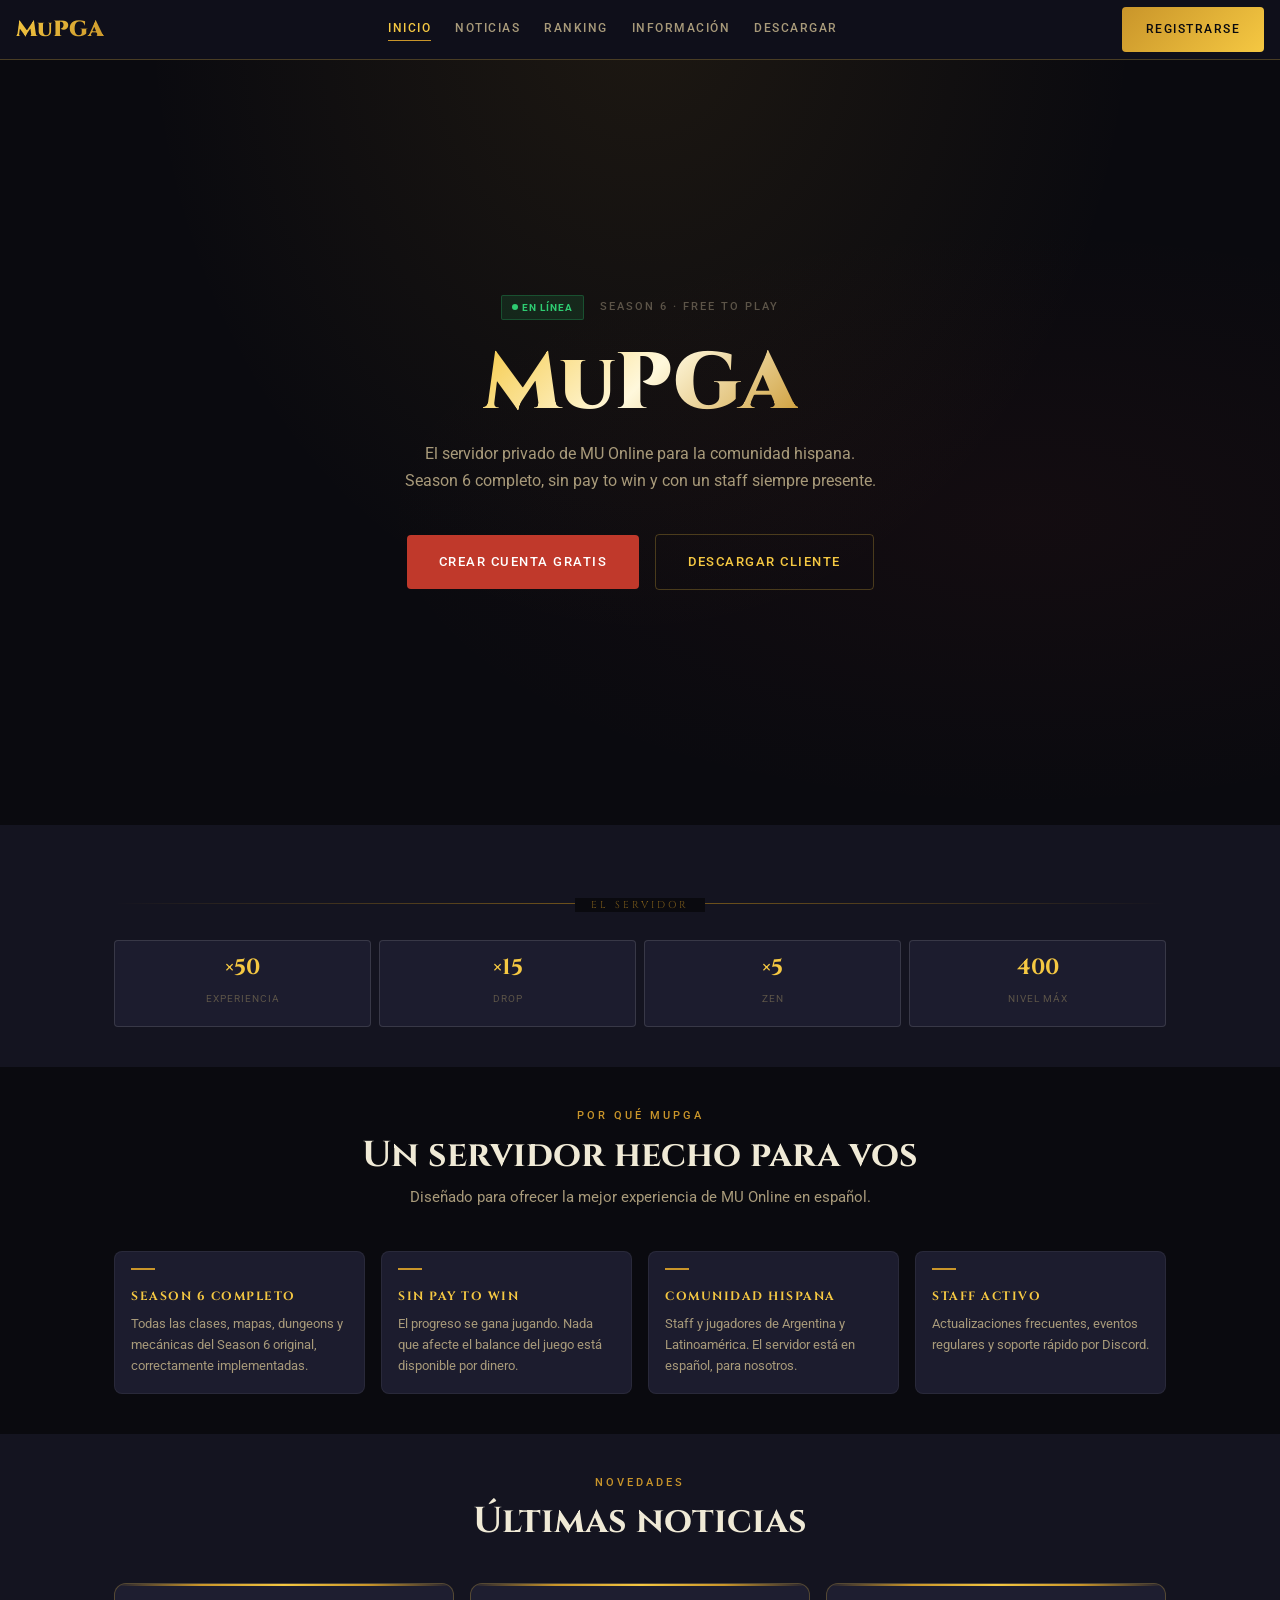
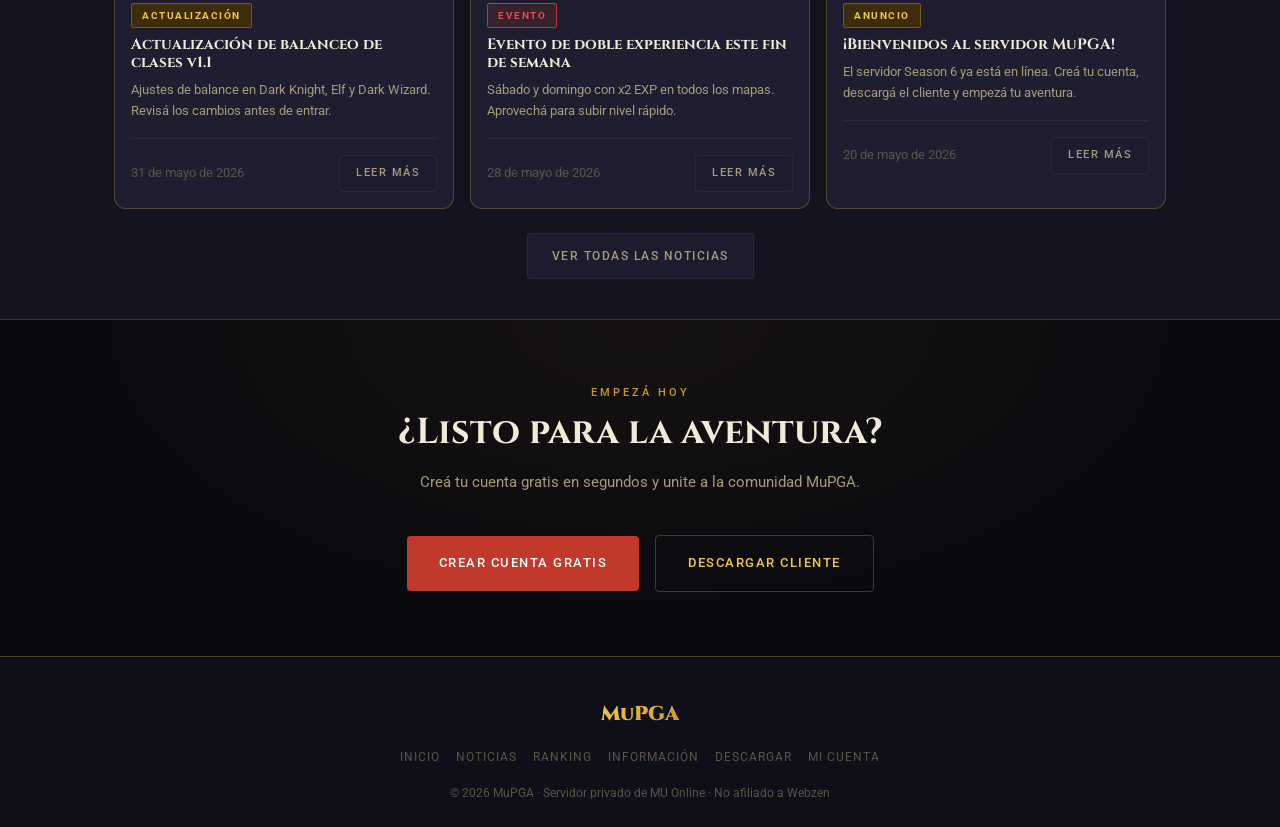
==== index.html @ 61dafb45 "Se agrega el primer versionado beta de codigo claude" ====
<!DOCTYPE html>
<html lang="es">
<head>
  <meta charset="UTF-8">
  <meta name="viewport" content="width=device-width, initial-scale=1.0">
  <title>MuPGA — Servidor MU Online Season 6</title>
  <meta name="description" content="MuPGA es el servidor privado de MU Online Season 6 para la comunidad hispana. Free to play, sin pay to win. ¡Creá tu cuenta y empezá hoy!">
  <link rel="stylesheet" href="css/mupga-design.css">
  <style>
    /* ── Hero ─────────────────────────────────────────────────── */
    .hero {
      min-height: 85vh;
      display: flex;
      align-items: center;
      justify-content: center;
      text-align: center;
      padding: var(--space-2xl) var(--space-md);
      position: relative;
      background:
        radial-gradient(ellipse at 50% -10%, rgba(201, 149, 42, 0.10) 0%, transparent 55%),
        radial-gradient(ellipse at 80% 60%,  rgba(192, 57, 43, 0.05)  0%, transparent 45%),
        var(--bg-void);
      overflow: hidden;
    }

    .hero-content {
      position: relative;
      z-index: 1;
      max-width: 640px;
    }

    .hero-lead {
      display: flex;
      align-items: center;
      justify-content: center;
      gap: var(--space-md);
      margin-bottom: var(--space-lg);
      flex-wrap: wrap;
    }

    .hero-season {
      font-size: 11px;
      font-weight: 500;
      letter-spacing: 2px;
      text-transform: uppercase;
      color: var(--text-muted);
    }

    .hero h1 {
      font-size: clamp(48px, 12vw, 80px);
      font-weight: 900;
      line-height: 1;
      margin-bottom: var(--space-md);
    }

    .hero-subtitle {
      font-size: clamp(14px, 2.5vw, 16px);
      color: var(--text-secondary);
      max-width: 480px;
      margin: 0 auto var(--space-xl);
      line-height: 1.7;
    }

    .hero-actions {
      display: flex;
      flex-direction: column;
      gap: var(--space-md);
      align-items: center;
    }

    /* ── Features ─────────────────────────────────────────────── */
    .features-grid {
      display: grid;
      grid-template-columns: 1fr 1fr;
      gap: var(--space-md);
    }

    .feature-rule {
      display: block;
      width: 24px;
      height: 2px;
      background: var(--gold-mid);
      margin-bottom: var(--space-md);
    }

    .feature-title {
      font-family: var(--font-display);
      font-size: 12px;
      font-weight: 700;
      color: var(--gold-bright);
      text-transform: uppercase;
      letter-spacing: 1.5px;
      margin-bottom: var(--space-sm);
    }

    .feature-desc {
      font-size: 13px;
      color: var(--text-secondary);
      line-height: 1.6;
    }

    /* ── Noticias ─────────────────────────────────────────────── */
    .noticias-grid {
      display: grid;
      grid-template-columns: 1fr;
      gap: var(--space-md);
    }

    /* ── CTA final ────────────────────────────────────────────── */
    .cta-section {
      padding: var(--space-2xl) var(--space-md);
      text-align: center;
      border-top: 1px solid var(--border-gold);
      background: radial-gradient(ellipse at 50% 0%, rgba(201, 149, 42, 0.06) 0%, transparent 60%);
    }

    .cta-section h2 {
      margin-bottom: var(--space-md);
    }

    .cta-section p {
      font-size: 15px;
      color: var(--text-secondary);
      margin-bottom: var(--space-xl);
    }

    .cta-actions {
      display: flex;
      flex-direction: column;
      gap: var(--space-md);
      align-items: center;
    }

    /* ── Responsive ───────────────────────────────────────────── */
    @media (min-width: 640px) {
      .hero-actions,
      .cta-actions {
        flex-direction: row;
        justify-content: center;
      }

      .features-grid {
        grid-template-columns: repeat(2, 1fr);
      }
    }

    @media (min-width: 1024px) {
      .features-grid {
        grid-template-columns: repeat(4, 1fr);
      }

      .noticias-grid {
        grid-template-columns: repeat(3, 1fr);
      }
    }
  </style>
</head>
<body>

  <!-- NAVBAR -->
  <nav class="navbar">
    <a href="index.html" class="navbar-logo">MuPGA</a>
    <div class="navbar-links">
      <a href="index.html">Inicio</a>
      <a href="noticias.html">Noticias</a>
      <a href="ranking.html">Ranking</a>
      <a href="info.html">Información</a>
      <a href="descargar.html">Descargar</a>
    </div>
    <a href="https://mupga.com.ar/register" class="btn btn-primary navbar-cta" target="_blank" rel="noopener">Registrarse</a>
    <button class="navbar-hamburger" id="hamburgerBtn" aria-label="Menú" aria-expanded="false">
      <span></span><span></span><span></span>
    </button>
  </nav>

  <div class="navbar-mobile-menu" id="mobileMenu">
    <a href="index.html">Inicio</a>
    <a href="noticias.html">Noticias</a>
    <a href="ranking.html">Ranking</a>
    <a href="info.html">Información</a>
    <a href="descargar.html">Descargar</a>
    <a href="https://mupga.com.ar/register" class="btn btn-primary w-full" target="_blank" rel="noopener">Registrarse</a>
  </div>

  <main>

    <!-- HERO -->
    <section class="hero">
      <div class="hero-content">
        <div class="hero-lead">
          <span class="badge badge-online">En línea</span>
          <span class="hero-season">Season 6 · Free to Play</span>
        </div>
        <h1><span class="text-gold">MuPGA</span></h1>
        <p class="hero-subtitle">
          El servidor privado de MU Online para la comunidad hispana.
          Season 6 completo, sin pay to win y con un staff siempre presente.
        </p>
        <div class="hero-actions">
          <a href="https://mupga.com.ar/register" class="btn btn-danger btn-lg" target="_blank" rel="noopener">Crear cuenta gratis</a>
          <a href="descargar.html" class="btn btn-secondary btn-lg">Descargar cliente</a>
        </div>
      </div>
    </section>

    <!-- STATS DEL SERVIDOR -->
    <section class="section section-alt">
      <div class="container">
        <div class="divider"><span>El servidor</span></div>
        <div class="stats-grid mt-md">
          <div class="stat-pill">
            <span class="stat-value">×50</span>
            <span class="stat-label">Experiencia</span>
          </div>
          <div class="stat-pill">
            <span class="stat-value">×15</span>
            <span class="stat-label">Drop</span>
          </div>
          <div class="stat-pill">
            <span class="stat-value">×5</span>
            <span class="stat-label">Zen</span>
          </div>
          <div class="stat-pill">
            <span class="stat-value">400</span>
            <span class="stat-label">Nivel máx</span>
          </div>
        </div>
      </div>
    </section>

    <!-- CARACTERÍSTICAS -->
    <section class="section">
      <div class="container">
        <div class="section-header">
          <span class="section-eyebrow">Por qué MuPGA</span>
          <h2>Un servidor hecho para vos</h2>
          <p>Diseñado para ofrecer la mejor experiencia de MU Online en español.</p>
        </div>
        <div class="features-grid">
          <div class="card-subtle">
            <span class="feature-rule"></span>
            <div class="feature-title">Season 6 completo</div>
            <p class="feature-desc">Todas las clases, mapas, dungeons y mecánicas del Season 6 original, correctamente implementadas.</p>
          </div>
          <div class="card-subtle">
            <span class="feature-rule"></span>
            <div class="feature-title">Sin Pay to Win</div>
            <p class="feature-desc">El progreso se gana jugando. Nada que afecte el balance del juego está disponible por dinero.</p>
          </div>
          <div class="card-subtle">
            <span class="feature-rule"></span>
            <div class="feature-title">Comunidad hispana</div>
            <p class="feature-desc">Staff y jugadores de Argentina y Latinoamérica. El servidor está en español, para nosotros.</p>
          </div>
          <div class="card-subtle">
            <span class="feature-rule"></span>
            <div class="feature-title">Staff activo</div>
            <p class="feature-desc">Actualizaciones frecuentes, eventos regulares y soporte rápido por Discord.</p>
          </div>
        </div>
      </div>
    </section>

    <!-- ÚLTIMAS NOTICIAS -->
    <section class="section section-alt">
      <div class="container">
        <div class="section-header">
          <span class="section-eyebrow">Novedades</span>
          <h2>Últimas noticias</h2>
        </div>
        <div class="noticias-grid" id="noticiasHome"></div>
        <div class="text-center mt-lg">
          <a href="noticias.html" class="btn btn-ghost">Ver todas las noticias</a>
        </div>
      </div>
    </section>

    <!-- CTA FINAL -->
    <section class="cta-section">
      <div class="container">
        <span class="section-eyebrow">Empezá hoy</span>
        <h2>¿Listo para la aventura?</h2>
        <p>Creá tu cuenta gratis en segundos y unite a la comunidad MuPGA.</p>
        <div class="cta-actions">
          <a href="https://mupga.com.ar/register" class="btn btn-danger btn-lg" target="_blank" rel="noopener">Crear cuenta gratis</a>
          <a href="descargar.html" class="btn btn-secondary btn-lg">Descargar cliente</a>
        </div>
      </div>
    </section>

  </main>

  <!-- FOOTER -->
  <footer class="footer">
    <div class="footer-logo">MuPGA</div>
    <nav class="footer-links">
      <a href="index.html">Inicio</a>
      <a href="noticias.html">Noticias</a>
      <a href="ranking.html">Ranking</a>
      <a href="info.html">Información</a>
      <a href="descargar.html">Descargar</a>
      <a href="https://mupga.com.ar/user" target="_blank" rel="noopener">Mi cuenta</a>
    </nav>
    <p class="footer-copy">© 2026 MuPGA &middot; Servidor privado de MU Online &middot; No afiliado a Webzen</p>
  </footer>

  <script src="js/main.js"></script>
  <script>
    (function () {
      fetch('data/noticias.json')
        .then(function (r) { return r.json(); })
        .then(function (noticias) {
          var container = document.getElementById('noticiasHome');
          if (!container) return;

          var ultimas = noticias.slice().reverse().slice(0, 3);

          ultimas.forEach(function (n) {
            var fecha = new Date(n.fecha + 'T00:00:00');
            var fechaStr = fecha.toLocaleDateString('es-AR', { day: 'numeric', month: 'long', year: 'numeric' });

            var art = document.createElement('article');
            art.className = 'card';
            art.innerHTML =
              '<span class="card-tag' + (n.tag_tipo === 'red' ? ' red' : '') + '">' + n.tag + '</span>' +
              '<h3 class="card-title">' + n.titulo + '</h3>' +
              '<p class="card-body">' + n.resumen + '</p>' +
              '<div class="card-footer">' +
                '<span class="text-muted text-sm">' + fechaStr + '</span>' +
                '<a href="noticia.html?id=' + n.id + '" class="btn btn-ghost btn-sm">Leer más</a>' +
              '</div>';

            container.appendChild(art);
          });
        })
        .catch(function () {
          var c = document.getElementById('noticiasHome');
          if (c) c.innerHTML = '<p class="text-secondary text-center">Las noticias no están disponibles en este momento.</p>';
        });
    }());
  </script>

</body>
</html>
---- css/mupga-design.css ----
/* =============================================================
   MUPGA DESIGN SYSTEM — v1.0
   Dark Fantasy · Cinzel + Roboto · Mobile-First
   No modificar las variables sin consenso con el equipo.
   ============================================================= */

/* ── Google Fonts ─────────────────────────────────────────── */
@import url('https://fonts.googleapis.com/css2?family=Cinzel:wght@700;900&family=Roboto:wght@300;400;500;700&display=swap');

/* ── Variables globales ───────────────────────────────────── */
:root {
  /* Fondos */
  --bg-void:      #0a0a0f;   /* Fondo más oscuro — página */
  --bg-deep:      #0f0f1a;   /* Navbar, footer */
  --bg-surface:   #141420;   /* Secciones alternadas */
  --bg-raised:    #1c1c2e;   /* Elementos elevados */
  --bg-card:      #1e1e30;   /* Cards, panels */

  /* Dorados */
  --gold-bright:  #f5c842;   /* Títulos, íconos activos */
  --gold-mid:     #c9952a;   /* Bordes, hover, acentos */
  --gold-dark:    #7a5a1a;   /* Bordes sutiles */
  --gold-dim:     #3d2d0d;   /* Background de tags */

  /* Rojo */
  --red-accent:   #c0392b;   /* Botón CTA, alertas */
  --red-bright:   #e74c3c;   /* Hover del rojo */
  --red-glow:     rgba(192, 57, 43, 0.15);

  /* Bordes */
  --border-gold:  rgba(245, 200, 66, 0.25);
  --border-subtle: rgba(255, 255, 255, 0.06);
  --border-mid:   rgba(255, 255, 255, 0.12);

  /* Texto */
  --text-primary:   #f0ead6;  /* Texto principal */
  --text-secondary: #a89a7a;  /* Texto secundario */
  --text-muted:     #5c5448;  /* Texto desactivado / labels */

  /* Tipografía */
  --font-display: 'Cinzel', serif;
  --font-body:    'Roboto', sans-serif;

  /* Espaciado base */
  --space-xs:  4px;
  --space-sm:  8px;
  --space-md:  16px;
  --space-lg:  24px;
  --space-xl:  40px;
  --space-2xl: 64px;

  /* Bordes redondeados */
  --radius-sm: 4px;
  --radius-md: 8px;
  --radius-lg: 12px;
  --radius-xl: 20px;

  /* Transiciones */
  --transition: 0.2s ease;
  --transition-slow: 0.4s ease;

  /* Sombras */
  --shadow-gold: 0 0 20px rgba(201, 149, 42, 0.15);
  --shadow-card: 0 4px 24px rgba(0, 0, 0, 0.4);
}

/* ── Reset y base ─────────────────────────────────────────── */
*, *::before, *::after {
  box-sizing: border-box;
  margin: 0;
  padding: 0;
}

html {
  font-size: 16px;
  scroll-behavior: smooth;
  -webkit-text-size-adjust: 100%;
}

body {
  background-color: var(--bg-void);
  color: var(--text-primary);
  font-family: var(--font-body);
  font-weight: 400;
  line-height: 1.7;
  min-height: 100vh;
  overflow-x: hidden;
}

img, video {
  max-width: 100%;
  display: block;
}

a {
  color: var(--gold-mid);
  text-decoration: none;
  transition: color var(--transition);
}

a:hover {
  color: var(--gold-bright);
}

ul, ol {
  list-style: none;
}

/* ── Tipografía ───────────────────────────────────────────── */
h1, h2, h3, h4, h5, h6 {
  font-family: var(--font-display);
  font-weight: 700;
  line-height: 1.2;
  color: var(--text-primary);
}

h1 { font-size: clamp(28px, 6vw, 52px); font-weight: 900; }
h2 { font-size: clamp(22px, 4vw, 36px); }
h3 { font-size: clamp(18px, 3vw, 24px); }
h4 { font-size: 18px; }
h5 { font-size: 16px; }
h6 { font-size: 14px; }

.text-gold {
  background: linear-gradient(135deg, var(--gold-bright) 0%, #fff8dc 50%, var(--gold-mid) 100%);
  -webkit-background-clip: text;
  -webkit-text-fill-color: transparent;
  background-clip: text;
}

.text-secondary { color: var(--text-secondary); }
.text-muted     { color: var(--text-muted); }
.text-red       { color: var(--red-accent); }

.text-sm  { font-size: 13px; }
.text-xs  { font-size: 11px; }
.text-lg  { font-size: 18px; }

.uppercase {
  text-transform: uppercase;
  letter-spacing: 1.5px;
  font-size: 11px;
  font-weight: 500;
}

/* ── Layout ───────────────────────────────────────────────── */
.container {
  width: 100%;
  max-width: 1100px;
  margin: 0 auto;
  padding: 0 var(--space-md);
}

.section {
  padding: var(--space-xl) 0;
}

.section-alt {
  background: var(--bg-surface);
}

/* ── Navbar ───────────────────────────────────────────────── */
.navbar {
  position: sticky;
  top: 0;
  z-index: 100;
  background: var(--bg-deep);
  border-bottom: 1px solid var(--border-gold);
  padding: 0 var(--space-md);
  height: 60px;
  display: flex;
  align-items: center;
  justify-content: space-between;
}

.navbar-logo {
  font-family: var(--font-display);
  font-size: 22px;
  font-weight: 900;
  background: linear-gradient(135deg, var(--gold-bright), var(--gold-mid));
  -webkit-background-clip: text;
  -webkit-text-fill-color: transparent;
  background-clip: text;
  text-decoration: none;
}

.navbar-links {
  display: none;
  gap: var(--space-lg);
  align-items: center;
}

.navbar-links a {
  font-size: 12px;
  font-weight: 500;
  letter-spacing: 1.5px;
  text-transform: uppercase;
  color: var(--text-secondary);
  transition: color var(--transition);
  position: relative;
  padding-bottom: 2px;
}

.navbar-links a::after {
  content: '';
  position: absolute;
  bottom: 0; left: 0;
  width: 0; height: 1px;
  background: var(--gold-mid);
  transition: width var(--transition);
}

.navbar-links a:hover,
.navbar-links a.active {
  color: var(--gold-bright);
}

.navbar-links a:hover::after,
.navbar-links a.active::after {
  width: 100%;
}

.navbar-cta {
  display: none;
}

/* Hamburger */
.navbar-hamburger {
  display: flex;
  flex-direction: column;
  gap: 5px;
  cursor: pointer;
  padding: var(--space-sm);
  background: none;
  border: none;
}

.navbar-hamburger span {
  display: block;
  width: 24px;
  height: 2px;
  background: var(--gold-mid);
  border-radius: 2px;
  transition: all var(--transition);
}

.navbar-hamburger.open span:nth-child(1) {
  transform: translateY(7px) rotate(45deg);
}
.navbar-hamburger.open span:nth-child(2) {
  opacity: 0;
}
.navbar-hamburger.open span:nth-child(3) {
  transform: translateY(-7px) rotate(-45deg);
}

/* Menú mobile */
.navbar-mobile-menu {
  position: fixed;
  top: 60px; left: 0; right: 0;
  background: var(--bg-deep);
  border-bottom: 1px solid var(--border-gold);
  padding: var(--space-lg) var(--space-md);
  display: flex;
  flex-direction: column;
  gap: var(--space-md);
  transform: translateY(-110%);
  transition: transform var(--transition-slow);
  z-index: 99;
}

.navbar-mobile-menu.open {
  transform: translateY(0);
}

.navbar-mobile-menu a {
  font-size: 14px;
  font-weight: 500;
  letter-spacing: 1px;
  text-transform: uppercase;
  color: var(--text-secondary);
  padding: var(--space-sm) 0;
  border-bottom: 1px solid var(--border-subtle);
}

.navbar-mobile-menu a:hover,
.navbar-mobile-menu a.active {
  color: var(--gold-bright);
}

/* ── Botones ──────────────────────────────────────────────── */
.btn {
  display: inline-flex;
  align-items: center;
  justify-content: center;
  gap: var(--space-sm);
  font-family: var(--font-body);
  font-size: 12px;
  font-weight: 500;
  letter-spacing: 1.5px;
  text-transform: uppercase;
  padding: 12px 24px;
  border-radius: var(--radius-sm);
  border: none;
  cursor: pointer;
  text-decoration: none;
  transition: all var(--transition);
  white-space: nowrap;
  -webkit-tap-highlight-color: transparent;
}

.btn-primary {
  background: linear-gradient(135deg, var(--gold-mid) 0%, var(--gold-bright) 100%);
  color: var(--bg-void);
}

.btn-primary:hover {
  background: linear-gradient(135deg, var(--gold-bright) 0%, #fff0a0 100%);
  color: var(--bg-void);
  transform: translateY(-1px);
  box-shadow: var(--shadow-gold);
}

.btn-secondary {
  background: transparent;
  color: var(--gold-bright);
  border: 1px solid var(--border-gold);
}

.btn-secondary:hover {
  background: var(--gold-dim);
  color: var(--gold-bright);
  border-color: var(--gold-mid);
}

.btn-danger {
  background: var(--red-accent);
  color: #fff;
}

.btn-danger:hover {
  background: var(--red-bright);
  color: #fff;
  transform: translateY(-1px);
}

.btn-ghost {
  background: var(--bg-raised);
  color: var(--text-secondary);
  border: 1px solid var(--border-subtle);
}

.btn-ghost:hover {
  background: var(--bg-card);
  color: var(--text-primary);
  border-color: var(--border-mid);
}

.btn-lg {
  font-size: 13px;
  padding: 16px 32px;
}

.btn-sm {
  font-size: 11px;
  padding: 8px 16px;
}

/* ── Cards ────────────────────────────────────────────────── */
.card {
  background: var(--bg-card);
  border: 1px solid var(--border-gold);
  border-radius: var(--radius-lg);
  padding: var(--space-md);
  position: relative;
  overflow: hidden;
  transition: transform var(--transition), box-shadow var(--transition);
}

.card::before {
  content: '';
  position: absolute;
  top: 0; left: 0; right: 0;
  height: 2px;
  background: linear-gradient(90deg, transparent, var(--gold-mid), var(--gold-bright), var(--gold-mid), transparent);
}

.card:hover {
  transform: translateY(-2px);
  box-shadow: var(--shadow-card);
}

.card-subtle {
  background: var(--bg-raised);
  border: 1px solid var(--border-subtle);
  border-radius: var(--radius-md);
  padding: var(--space-md);
}

.card-tag {
  display: inline-block;
  font-size: 10px;
  font-weight: 700;
  letter-spacing: 1.5px;
  text-transform: uppercase;
  color: var(--gold-bright);
  background: var(--gold-dim);
  border: 1px solid var(--gold-dark);
  padding: 3px 10px;
  border-radius: 2px;
  margin-bottom: var(--space-sm);
}

.card-tag.red {
  color: var(--red-bright);
  background: rgba(192, 57, 43, 0.15);
  border-color: var(--red-accent);
}

.card-title {
  font-family: var(--font-display);
  font-size: 15px;
  font-weight: 700;
  color: var(--text-primary);
  margin-bottom: var(--space-sm);
}

.card-body {
  font-size: 13px;
  color: var(--text-secondary);
  line-height: 1.6;
}

.card-footer {
  margin-top: var(--space-md);
  padding-top: var(--space-md);
  border-top: 1px solid var(--border-subtle);
  font-size: 12px;
  color: var(--text-muted);
  display: flex;
  justify-content: space-between;
  align-items: center;
}

/* ── Stats / Pills ────────────────────────────────────────── */
.stats-grid {
  display: grid;
  grid-template-columns: repeat(2, 1fr);
  gap: var(--space-sm);
}

.stat-pill {
  background: var(--bg-raised);
  border: 1px solid var(--border-mid);
  border-radius: var(--radius-sm);
  padding: var(--space-md) var(--space-sm);
  text-align: center;
}

.stat-value {
  font-family: var(--font-display);
  font-size: 22px;
  font-weight: 700;
  color: var(--gold-bright);
  display: block;
  line-height: 1;
  margin-bottom: 4px;
}

.stat-label {
  font-size: 10px;
  color: var(--text-muted);
  text-transform: uppercase;
  letter-spacing: 1px;
}

/* ── Formularios ──────────────────────────────────────────── */
.form-group {
  display: flex;
  flex-direction: column;
  gap: var(--space-xs);
  margin-bottom: var(--space-md);
}

.form-label {
  font-size: 11px;
  font-weight: 500;
  letter-spacing: 1px;
  text-transform: uppercase;
  color: var(--text-muted);
}

.form-input,
.form-select,
.form-textarea {
  width: 100%;
  background: var(--bg-surface);
  border: 1px solid var(--border-mid);
  border-radius: var(--radius-sm);
  color: var(--text-primary);
  font-family: var(--font-body);
  font-size: 14px;
  padding: 12px var(--space-md);
  outline: none;
  transition: border-color var(--transition);
  -webkit-appearance: none;
}

.form-input::placeholder,
.form-textarea::placeholder {
  color: var(--text-muted);
}

.form-input:focus,
.form-select:focus,
.form-textarea:focus {
  border-color: var(--gold-mid);
  box-shadow: 0 0 0 3px rgba(201, 149, 42, 0.1);
}

.form-input.error {
  border-color: var(--red-accent);
}

.form-error {
  font-size: 12px;
  color: var(--red-bright);
}

/* ── Dividers decorativos ─────────────────────────────────── */
.divider {
  text-align: center;
  position: relative;
  margin: var(--space-lg) 0;
}

.divider::before {
  content: '';
  position: absolute;
  top: 50%; left: 0; right: 0;
  height: 1px;
  background: linear-gradient(90deg, transparent, var(--gold-dark), transparent);
}

.divider span {
  position: relative;
  background: var(--bg-void);
  padding: 0 var(--space-md);
  font-size: 10px;
  color: var(--gold-dark);
  letter-spacing: 3px;
  text-transform: uppercase;
  font-family: var(--font-display);
}

/* ── Section headers ──────────────────────────────────────── */
.section-header {
  text-align: center;
  margin-bottom: var(--space-xl);
}

.section-header h2 {
  margin-bottom: var(--space-sm);
}

.section-header p {
  color: var(--text-secondary);
  font-size: 15px;
  max-width: 500px;
  margin: 0 auto;
}

.section-eyebrow {
  font-size: 11px;
  font-weight: 500;
  letter-spacing: 3px;
  text-transform: uppercase;
  color: var(--gold-mid);
  margin-bottom: var(--space-sm);
  display: block;
}

/* ── Badge / Status ───────────────────────────────────────── */
.badge {
  display: inline-flex;
  align-items: center;
  gap: 4px;
  font-size: 10px;
  font-weight: 700;
  letter-spacing: 1px;
  text-transform: uppercase;
  padding: 3px 10px;
  border-radius: 2px;
}

.badge-online {
  background: rgba(39, 174, 96, 0.15);
  color: #2ecc71;
  border: 1px solid rgba(39, 174, 96, 0.3);
}

.badge-online::before {
  content: '';
  width: 6px; height: 6px;
  border-radius: 50%;
  background: #2ecc71;
  animation: pulse-green 2s infinite;
}

.badge-offline {
  background: rgba(192, 57, 43, 0.15);
  color: var(--red-bright);
  border: 1px solid rgba(192, 57, 43, 0.3);
}

@keyframes pulse-green {
  0%, 100% { opacity: 1; }
  50%       { opacity: 0.4; }
}

/* ── Footer ───────────────────────────────────────────────── */
.footer {
  background: var(--bg-deep);
  border-top: 1px solid var(--border-gold);
  padding: var(--space-xl) var(--space-md) var(--space-lg);
  text-align: center;
}

.footer-logo {
  font-family: var(--font-display);
  font-size: 20px;
  font-weight: 900;
  background: linear-gradient(135deg, var(--gold-bright), var(--gold-mid));
  -webkit-background-clip: text;
  -webkit-text-fill-color: transparent;
  background-clip: text;
  margin-bottom: var(--space-md);
  display: inline-block;
}

.footer-links {
  display: flex;
  flex-wrap: wrap;
  justify-content: center;
  gap: var(--space-md);
  margin-bottom: var(--space-md);
}

.footer-links a {
  font-size: 12px;
  letter-spacing: 1px;
  text-transform: uppercase;
  color: var(--text-muted);
}

.footer-links a:hover {
  color: var(--gold-mid);
}

.footer-copy {
  font-size: 12px;
  color: var(--text-muted);
}

/* ── Utilidades ───────────────────────────────────────────── */
.text-center { text-align: center; }
.text-right  { text-align: right; }
.flex        { display: flex; }
.flex-center { display: flex; align-items: center; justify-content: center; }
.gap-sm      { gap: var(--space-sm); }
.gap-md      { gap: var(--space-md); }
.mt-sm       { margin-top: var(--space-sm); }
.mt-md       { margin-top: var(--space-md); }
.mt-lg       { margin-top: var(--space-lg); }
.mb-md       { margin-bottom: var(--space-md); }
.mb-lg       { margin-bottom: var(--space-lg); }
.w-full      { width: 100%; }
.hidden      { display: none; }

/* ── Responsive — Tablet (≥ 640px) ───────────────────────── */
@media (min-width: 640px) {
  .stats-grid {
    grid-template-columns: repeat(4, 1fr);
  }

  .navbar-cta {
    display: flex;
  }
}

/* ── Responsive — Desktop (≥ 1024px) ─────────────────────── */
@media (min-width: 1024px) {
  .navbar-links {
    display: flex;
  }

  .navbar-hamburger {
    display: none;
  }

  .navbar-mobile-menu {
    display: none !important;
  }

  .container {
    padding: 0 var(--space-lg);
  }
}
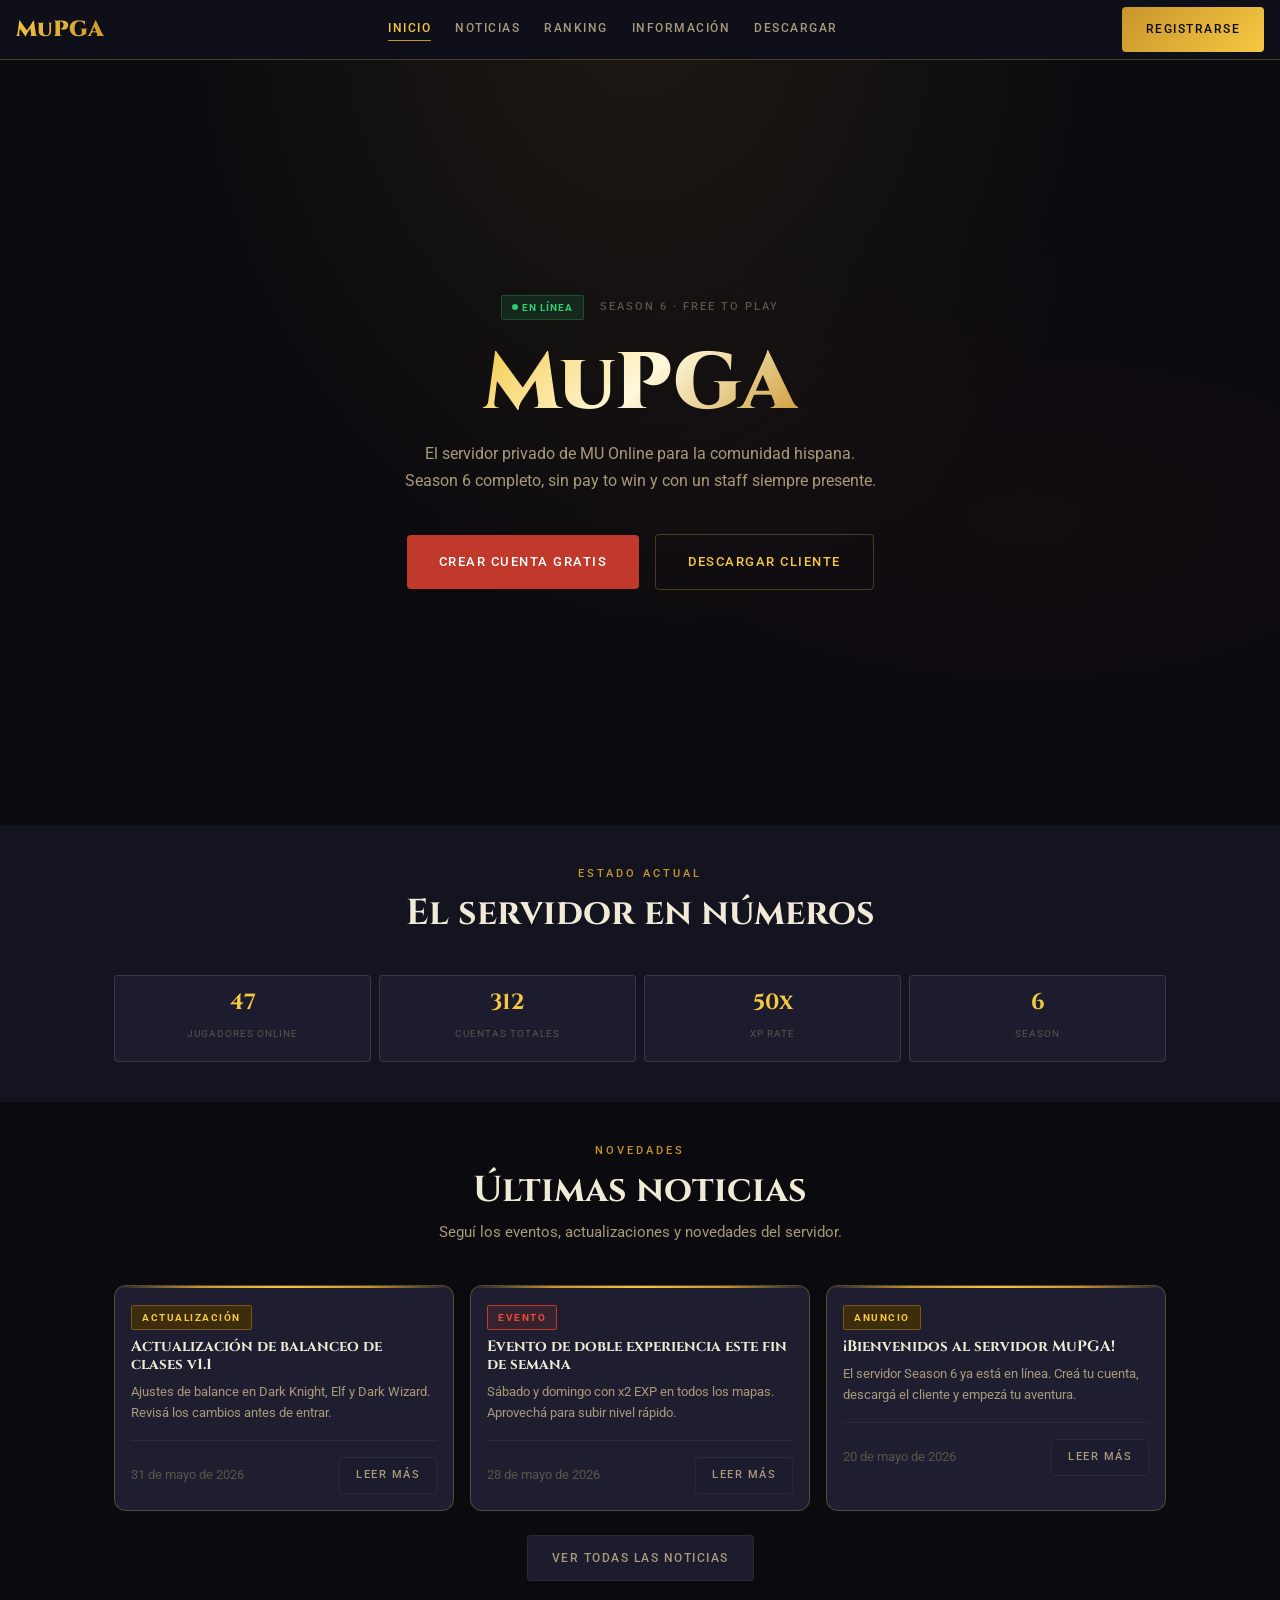
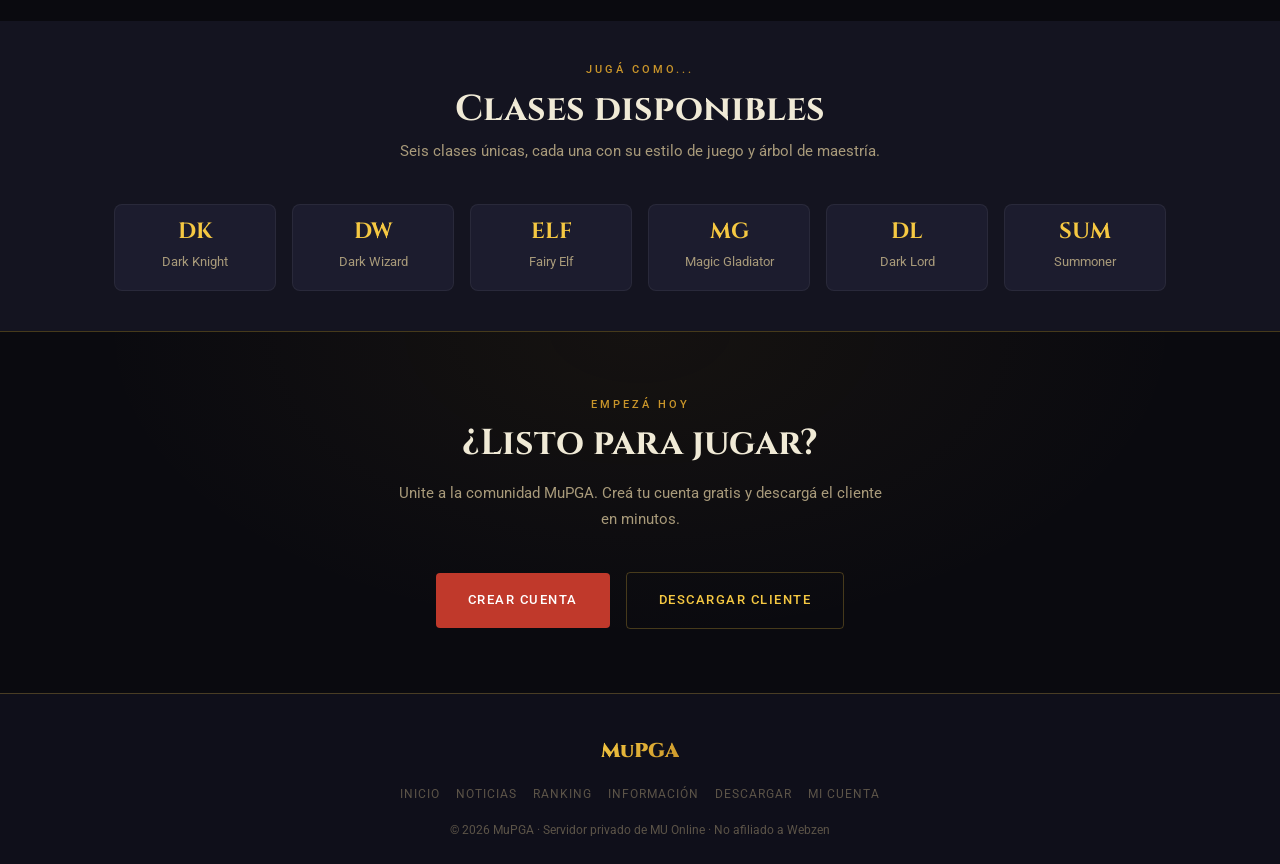
==== commit 25e0ce16: "se modifica el index.html" ====
--- a/index.html
+++ b/index.html
@@ -68,41 +68,17 @@
       align-items: center;
     }
 
-    /* ── Features ─────────────────────────────────────────────── */
-    .features-grid {
-      display: grid;
-      grid-template-columns: 1fr 1fr;
-      gap: var(--space-md);
-    }
-
-    .feature-rule {
-      display: block;
-      width: 24px;
-      height: 2px;
-      background: var(--gold-mid);
-      margin-bottom: var(--space-md);
-    }
-
-    .feature-title {
-      font-family: var(--font-display);
-      font-size: 12px;
-      font-weight: 700;
-      color: var(--gold-bright);
-      text-transform: uppercase;
-      letter-spacing: 1.5px;
-      margin-bottom: var(--space-sm);
-    }
-
-    .feature-desc {
-      font-size: 13px;
-      color: var(--text-secondary);
-      line-height: 1.6;
-    }
-
-    /* ── Noticias ─────────────────────────────────────────────── */
+    /* ── Noticias grid (1 col → 3 cols en desktop) ────────────── */
     .noticias-grid {
       display: grid;
       grid-template-columns: 1fr;
+      gap: var(--space-md);
+    }
+
+    /* ── Clases grid (2 cols → 3 cols → 6 cols) ──────────────── */
+    .clases-grid {
+      display: grid;
+      grid-template-columns: repeat(2, 1fr);
       gap: var(--space-md);
     }
 
@@ -111,12 +87,12 @@
       padding: var(--space-2xl) var(--space-md);
       text-align: center;
       border-top: 1px solid var(--border-gold);
-      background: radial-gradient(ellipse at 50% 0%, rgba(201, 149, 42, 0.06) 0%, transparent 60%);
-    }
-
-    .cta-section h2 {
-      margin-bottom: var(--space-md);
-    }
+      background:
+        radial-gradient(ellipse at 50% 0%, rgba(201, 149, 42, 0.06) 0%, transparent 60%),
+        var(--bg-void);
+    }
+
+    .cta-section h2 { margin-bottom: var(--space-md); }
 
     .cta-section p {
       font-size: 15px;
@@ -139,18 +115,18 @@
         justify-content: center;
       }
 
-      .features-grid {
-        grid-template-columns: repeat(2, 1fr);
+      .clases-grid {
+        grid-template-columns: repeat(3, 1fr);
       }
     }
 
     @media (min-width: 1024px) {
-      .features-grid {
-        grid-template-columns: repeat(4, 1fr);
-      }
-
       .noticias-grid {
         grid-template-columns: repeat(3, 1fr);
+      }
+
+      .clases-grid {
+        grid-template-columns: repeat(6, 1fr);
       }
     }
   </style>
@@ -206,67 +182,38 @@
     <!-- STATS DEL SERVIDOR -->
     <section class="section section-alt">
       <div class="container">
-        <div class="divider"><span>El servidor</span></div>
-        <div class="stats-grid mt-md">
+        <div class="section-header">
+          <span class="section-eyebrow">Estado actual</span>
+          <h2>El servidor en números</h2>
+        </div>
+        <div class="stats-grid">
           <div class="stat-pill">
-            <span class="stat-value">×50</span>
-            <span class="stat-label">Experiencia</span>
+            <span class="stat-value" id="statOnline">--</span>
+            <span class="stat-label">Jugadores online</span>
           </div>
           <div class="stat-pill">
-            <span class="stat-value">×15</span>
-            <span class="stat-label">Drop</span>
+            <span class="stat-value" id="statCuentas">--</span>
+            <span class="stat-label">Cuentas totales</span>
           </div>
           <div class="stat-pill">
-            <span class="stat-value">×5</span>
-            <span class="stat-label">Zen</span>
+            <span class="stat-value" id="statXP">--</span>
+            <span class="stat-label">XP Rate</span>
           </div>
           <div class="stat-pill">
-            <span class="stat-value">400</span>
-            <span class="stat-label">Nivel máx</span>
-          </div>
-        </div>
-      </div>
-    </section>
-
-    <!-- CARACTERÍSTICAS -->
+            <span class="stat-value" id="statSeason">--</span>
+            <span class="stat-label">Season</span>
+          </div>
+        </div>
+      </div>
+    </section>
+
+    <!-- ÚLTIMAS NOTICIAS -->
     <section class="section">
-      <div class="container">
-        <div class="section-header">
-          <span class="section-eyebrow">Por qué MuPGA</span>
-          <h2>Un servidor hecho para vos</h2>
-          <p>Diseñado para ofrecer la mejor experiencia de MU Online en español.</p>
-        </div>
-        <div class="features-grid">
-          <div class="card-subtle">
-            <span class="feature-rule"></span>
-            <div class="feature-title">Season 6 completo</div>
-            <p class="feature-desc">Todas las clases, mapas, dungeons y mecánicas del Season 6 original, correctamente implementadas.</p>
-          </div>
-          <div class="card-subtle">
-            <span class="feature-rule"></span>
-            <div class="feature-title">Sin Pay to Win</div>
-            <p class="feature-desc">El progreso se gana jugando. Nada que afecte el balance del juego está disponible por dinero.</p>
-          </div>
-          <div class="card-subtle">
-            <span class="feature-rule"></span>
-            <div class="feature-title">Comunidad hispana</div>
-            <p class="feature-desc">Staff y jugadores de Argentina y Latinoamérica. El servidor está en español, para nosotros.</p>
-          </div>
-          <div class="card-subtle">
-            <span class="feature-rule"></span>
-            <div class="feature-title">Staff activo</div>
-            <p class="feature-desc">Actualizaciones frecuentes, eventos regulares y soporte rápido por Discord.</p>
-          </div>
-        </div>
-      </div>
-    </section>
-
-    <!-- ÚLTIMAS NOTICIAS -->
-    <section class="section section-alt">
       <div class="container">
         <div class="section-header">
           <span class="section-eyebrow">Novedades</span>
           <h2>Últimas noticias</h2>
+          <p>Seguí los eventos, actualizaciones y novedades del servidor.</p>
         </div>
         <div class="noticias-grid" id="noticiasHome"></div>
         <div class="text-center mt-lg">
@@ -275,14 +222,53 @@
       </div>
     </section>
 
+    <!-- CLASES DISPONIBLES -->
+    <section class="section section-alt">
+      <div class="container">
+        <div class="section-header">
+          <span class="section-eyebrow">Jugá como...</span>
+          <h2>Clases disponibles</h2>
+          <p>Seis clases únicas, cada una con su estilo de juego y árbol de maestría.</p>
+        </div>
+        <div class="clases-grid">
+          <div class="card-subtle text-center">
+            <span class="stat-value">DK</span>
+            <p class="text-sm text-secondary mt-sm">Dark Knight</p>
+          </div>
+          <div class="card-subtle text-center">
+            <span class="stat-value">DW</span>
+            <p class="text-sm text-secondary mt-sm">Dark Wizard</p>
+          </div>
+          <div class="card-subtle text-center">
+            <span class="stat-value">ELF</span>
+            <p class="text-sm text-secondary mt-sm">Fairy Elf</p>
+          </div>
+          <div class="card-subtle text-center">
+            <span class="stat-value">MG</span>
+            <p class="text-sm text-secondary mt-sm">Magic Gladiator</p>
+          </div>
+          <div class="card-subtle text-center">
+            <span class="stat-value">DL</span>
+            <p class="text-sm text-secondary mt-sm">Dark Lord</p>
+          </div>
+          <div class="card-subtle text-center">
+            <span class="stat-value">SUM</span>
+            <p class="text-sm text-secondary mt-sm">Summoner</p>
+          </div>
+        </div>
+      </div>
+    </section>
+
     <!-- CTA FINAL -->
     <section class="cta-section">
       <div class="container">
-        <span class="section-eyebrow">Empezá hoy</span>
-        <h2>¿Listo para la aventura?</h2>
-        <p>Creá tu cuenta gratis en segundos y unite a la comunidad MuPGA.</p>
+        <div class="section-header">
+          <span class="section-eyebrow">Empezá hoy</span>
+          <h2>¿Listo para jugar?</h2>
+          <p>Unite a la comunidad MuPGA. Creá tu cuenta gratis y descargá el cliente en minutos.</p>
+        </div>
         <div class="cta-actions">
-          <a href="https://mupga.com.ar/register" class="btn btn-danger btn-lg" target="_blank" rel="noopener">Crear cuenta gratis</a>
+          <a href="https://mupga.com.ar/register" class="btn btn-danger btn-lg" target="_blank" rel="noopener">Crear cuenta</a>
           <a href="descargar.html" class="btn btn-secondary btn-lg">Descargar cliente</a>
         </div>
       </div>
@@ -306,6 +292,29 @@
 
   <script src="js/main.js"></script>
   <script>
+    // ── Stats del servidor ─────────────────────────────────────
+    // Intenta fetch a /api/stats. Mientras la API no esté lista,
+    // el catch activa los datos mock para que la UI funcione igual.
+    (function () {
+      var MOCK = { online: 47, cuentas: 312, xp: '50x', season: '6' };
+
+      function renderStats(data) {
+        document.getElementById('statOnline').textContent  = data.online;
+        document.getElementById('statCuentas').textContent = data.cuentas;
+        document.getElementById('statXP').textContent      = data.xp;
+        document.getElementById('statSeason').textContent  = data.season;
+      }
+
+      fetch('/api/stats')
+        .then(function (r) {
+          if (!r.ok) throw new Error();
+          return r.json();
+        })
+        .then(renderStats)
+        .catch(function () { renderStats(MOCK); });
+    }());
+
+    // ── Últimas 3 noticias desde data/noticias.json ────────────
     (function () {
       fetch('data/noticias.json')
         .then(function (r) { return r.json(); })
@@ -313,11 +322,10 @@
           var container = document.getElementById('noticiasHome');
           if (!container) return;
 
-          var ultimas = noticias.slice().reverse().slice(0, 3);
-
-          ultimas.forEach(function (n) {
-            var fecha = new Date(n.fecha + 'T00:00:00');
-            var fechaStr = fecha.toLocaleDateString('es-AR', { day: 'numeric', month: 'long', year: 'numeric' });
+          noticias.slice().reverse().slice(0, 3).forEach(function (n) {
+            var fechaStr = new Date(n.fecha + 'T00:00:00').toLocaleDateString('es-AR', {
+              day: 'numeric', month: 'long', year: 'numeric'
+            });
 
             var art = document.createElement('article');
             art.className = 'card';
